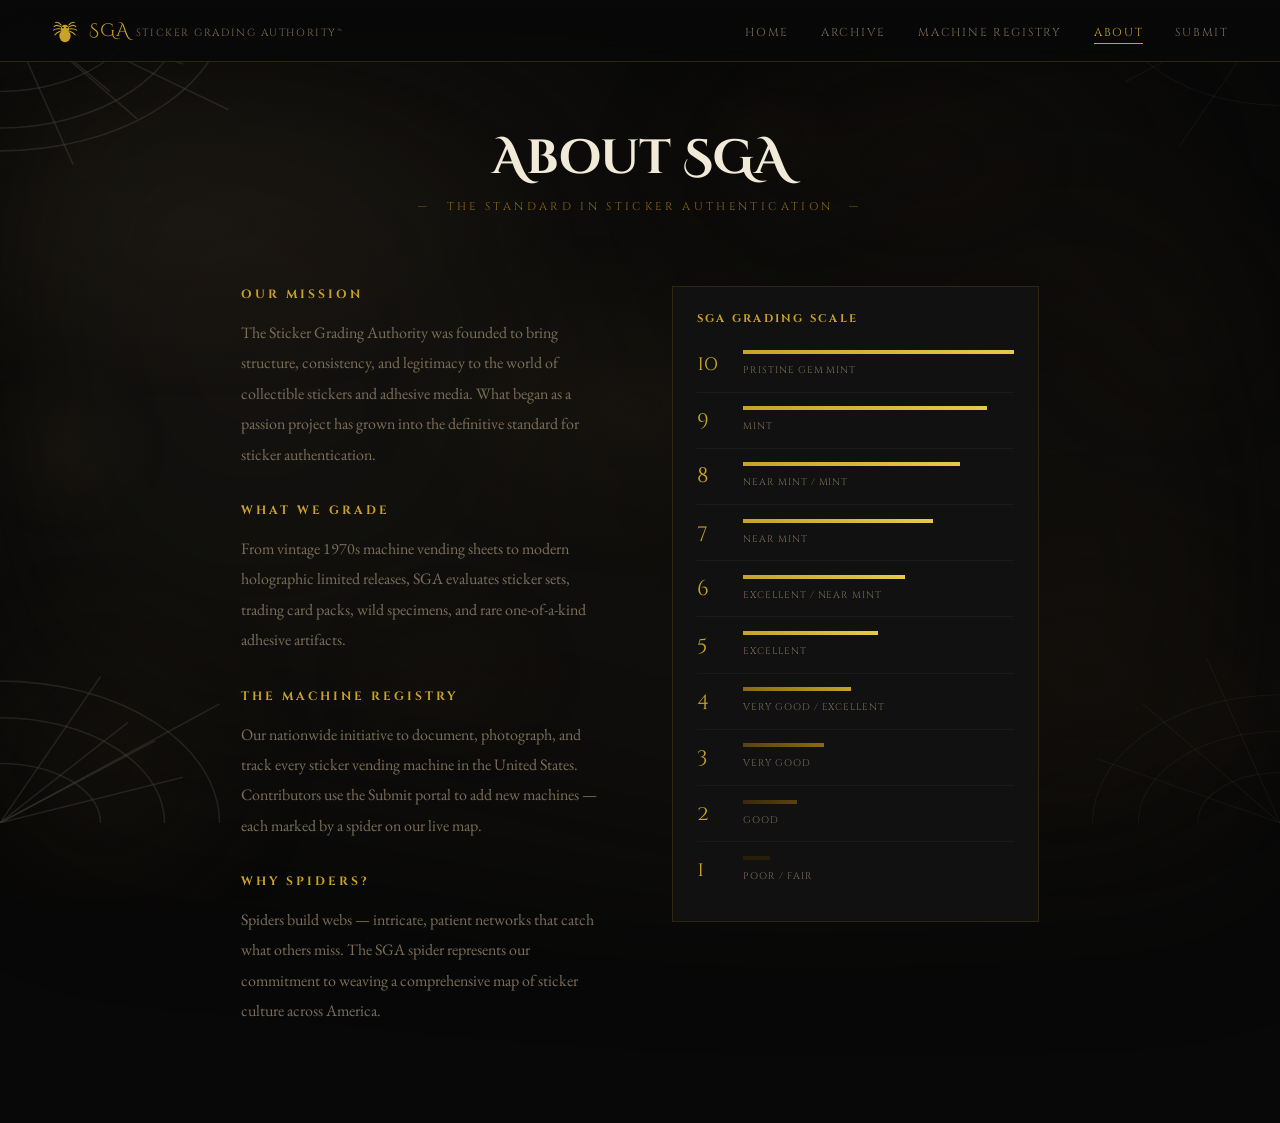
==== frontend/about.html @ d88c26de "pages developed" ====
<!DOCTYPE html>
<html lang="en">
<head>
<meta charset="UTF-8">
<meta name="viewport" content="width=device-width, initial-scale=1.0">
<title>About — SGA</title>
<link href="https://fonts.googleapis.com/css2?family=Cinzel:wght@400;600;700;900&family=Cinzel+Decorative:wght@400;700&family=EB+Garamond:ital,wght@0,400;0,500;1,400&display=swap" rel="stylesheet">
<link rel="stylesheet" href="css/style.css">
</head>
<body>

<svg class="web-bg" viewBox="0 0 1400 900" preserveAspectRatio="xMidYMid slice">
  <g stroke="#C9A227" stroke-width="1.3" stroke-opacity="0.9" fill="none">
    <g class="web-corner-tl" transform="translate(0,0)"><line x1="0" y1="0" x2="200" y2="70"/><line x1="0" y1="0" x2="150" y2="130"/><line x1="0" y1="0" x2="80" y2="180"/><line x1="0" y1="0" x2="180" y2="50"/><line x1="0" y1="0" x2="120" y2="100"/><line x1="0" y1="0" x2="250" y2="120"/><ellipse cx="0" cy="0" rx="90" ry="55"/><ellipse cx="0" cy="0" rx="155" ry="100"/><ellipse cx="0" cy="0" rx="205" ry="140"/><ellipse cx="0" cy="0" rx="250" ry="165"/></g>
    <g class="web-corner-br" transform="translate(1400,900)"><line x1="0" y1="0" x2="-200" y2="-70"/><line x1="0" y1="0" x2="-150" y2="-130"/><line x1="0" y1="0" x2="-80" y2="-180"/><ellipse cx="0" cy="0" rx="90" ry="55"/><ellipse cx="0" cy="0" rx="155" ry="100"/><ellipse cx="0" cy="0" rx="205" ry="140"/></g>
    <g class="web-corner-tr" transform="translate(1400,0)"><line x1="0" y1="0" x2="-170" y2="90"/><line x1="0" y1="0" x2="-110" y2="160"/><ellipse cx="0" cy="0" rx="110" ry="65"/><ellipse cx="0" cy="0" rx="180" ry="115"/></g>
    <g class="web-corner-bl" transform="translate(0,900)"><line x1="0" y1="0" x2="170" y2="-90"/><line x1="0" y1="0" x2="110" y2="-160"/><line x1="0" y1="0" x2="200" y2="-50"/><line x1="0" y1="0" x2="140" y2="-110"/><line x1="0" y1="0" x2="240" y2="-130"/><ellipse cx="0" cy="0" rx="110" ry="65"/><ellipse cx="0" cy="0" rx="180" ry="115"/><ellipse cx="0" cy="0" rx="240" ry="155"/></g>
  </g>
</svg>

<nav>
  <div class="nav-brand" onclick="window.location.href='index.html'">
    <svg class="nav-logo" viewBox="0 0 40 40">
      <circle cx="20" cy="17" r="6" fill="#C9A227"/>
      <ellipse cx="20" cy="27" rx="8" ry="9" fill="#C9A227"/>
      <g stroke="#C9A227" stroke-width="1.5" fill="none">
        <path d="M14,14 Q8,10 4,14"/><path d="M14,17 Q7,16 3,19"/><path d="M14,20 Q8,22 5,26"/>
        <path d="M26,14 Q32,10 36,14"/><path d="M26,17 Q33,16 37,19"/><path d="M26,20 Q32,22 35,26"/>
        <path d="M15,12 Q10,6 6,8"/><path d="M25,12 Q30,6 34,8"/>
      </g>
      <circle cx="17" cy="15" r="1.2" fill="#000"/>
      <circle cx="23" cy="15" r="1.2" fill="#000"/>
    </svg>
    <div class="nav-brand-text">
      <span class="nav-sga">SGA</span>
      <span class="nav-full">Sticker Grading Authority&#8482;</span>
    </div>
  </div>
  <ul class="nav-links">
    <li><a href="index.html">Home</a></li>
    <li><a href="archive.html">Archive</a></li>
    <li><a href="machine-registry.html">Machine Registry</a></li>
    <li><a href="about.html" class="active">About</a></li>
    <li><a href="submit.html">Submit</a></li>
  </ul>
</nav>

<div class="page active">
  <div class="page-header">
    <h2 class="page-title">About SGA</h2>
    <div class="page-sub">The Standard in Sticker Authentication</div>
  </div>
  <div class="about-wrap">
    <div class="about-text">
      <h3>Our Mission</h3>
      <p>The Sticker Grading Authority was founded to bring structure, consistency, and legitimacy to the world of collectible stickers and adhesive media. What began as a passion project has grown into the definitive standard for sticker authentication.</p>
      <h3>What We Grade</h3>
      <p>From vintage 1970s machine vending sheets to modern holographic limited releases, SGA evaluates sticker sets, trading card packs, wild specimens, and rare one-of-a-kind adhesive artifacts.</p>
      <h3>The Machine Registry</h3>
      <p>Our nationwide initiative to document, photograph, and track every sticker vending machine in the United States. Contributors use the Submit portal to add new machines &#8212; each marked by a spider on our live map.</p>
      <h3>Why Spiders?</h3>
      <p>Spiders build webs &#8212; intricate, patient networks that catch what others miss. The SGA spider represents our commitment to weaving a comprehensive map of sticker culture across America.</p>
    </div>
    <div>
      <div class="grade-scale">
        <h3>SGA Grading Scale</h3>
        <div class="grade-row"><span class="grade-num">10</span><div class="grade-bar-wrap"><div class="grade-bar" style="width:100%"></div><span class="grade-name">Pristine Gem Mint</span></div></div>
        <div class="grade-row"><span class="grade-num">9</span><div class="grade-bar-wrap"><div class="grade-bar" style="width:90%"></div><span class="grade-name">Mint</span></div></div>
        <div class="grade-row"><span class="grade-num">8</span><div class="grade-bar-wrap"><div class="grade-bar" style="width:80%"></div><span class="grade-name">Near Mint / Mint</span></div></div>
        <div class="grade-row"><span class="grade-num">7</span><div class="grade-bar-wrap"><div class="grade-bar" style="width:70%"></div><span class="grade-name">Near Mint</span></div></div>
        <div class="grade-row"><span class="grade-num">6</span><div class="grade-bar-wrap"><div class="grade-bar" style="width:60%"></div><span class="grade-name">Excellent / Near Mint</span></div></div>
        <div class="grade-row"><span class="grade-num">5</span><div class="grade-bar-wrap"><div class="grade-bar" style="width:50%"></div><span class="grade-name">Excellent</span></div></div>
        <div class="grade-row"><span class="grade-num">4</span><div class="grade-bar-wrap"><div class="grade-bar" style="width:40%;background:linear-gradient(90deg,#8B6914,#C9A227)"></div><span class="grade-name">Very Good / Excellent</span></div></div>
        <div class="grade-row"><span class="grade-num">3</span><div class="grade-bar-wrap"><div class="grade-bar" style="width:30%;background:linear-gradient(90deg,#5a4210,#8B6914)"></div><span class="grade-name">Very Good</span></div></div>
        <div class="grade-row"><span class="grade-num">2</span><div class="grade-bar-wrap"><div class="grade-bar" style="width:20%;background:linear-gradient(90deg,#3a2a0a,#5a4210)"></div><span class="grade-name">Good</span></div></div>
        <div class="grade-row"><span class="grade-num">1</span><div class="grade-bar-wrap"><div class="grade-bar" style="width:10%;background:#2a1e06"></div><span class="grade-name">Poor / Fair</span></div></div>
      </div>
    </div>
  </div>
</div>

<script src="js/main.js"></script>
</body>
</html>
---- frontend/css/style.css ----
/* ============================================
   SGA — Sticker Grading Authority
   Organized & Responsive Stylesheet
   ============================================ */

/* --------------------------------------------
   1. Variables & Reset
   -------------------------------------------- */
:root {
  --gold: #C9A227;
  --gold-light: #E8C84A;
  --gold-dark: #8B6914;
  --bg: #080808;
  --bg2: #111111;
  --text: #D4C5A0;
  --text-dim: #7A6E58;
  --white: #F2EAD8;
  --nav-height: 62px;
  --container-padding: clamp(1rem, 4vw, 5rem);
  --safe-top: env(safe-area-inset-top, 0px);
  --safe-bottom: env(safe-area-inset-bottom, 0px);
  --safe-left: env(safe-area-inset-left, 0px);
  --safe-right: env(safe-area-inset-right, 0px);
}

* { margin: 0; padding: 0; box-sizing: border-box; }
html { scroll-behavior: smooth; overscroll-behavior: none; }
body {
  font-family: 'EB Garamond', serif;
  background: var(--bg);
  color: var(--text);
  min-height: 100vh;
  overflow-x: hidden;
  overscroll-behavior-y: none;
  position: relative;
}
body::before {
  content: '';
  position: fixed;
  inset: 0;
  pointer-events: none;
  z-index: 0;
  background:
    radial-gradient(ellipse 55% 35% at 15% 25%, rgba(28,24,18,0.62) 0%, transparent 55%),
    radial-gradient(ellipse 45% 50% at 85% 75%, rgba(18,14,10,0.55) 0%, transparent 50%),
    radial-gradient(ellipse 40% 35% at 50% 45%, rgba(32,28,20,0.42) 0%, transparent 55%),
    radial-gradient(ellipse 50% 45% at 72% 18%, rgba(22,18,14,0.48) 0%, transparent 52%),
    radial-gradient(ellipse 35% 50% at 8% 85%, rgba(26,22,16,0.45) 0%, transparent 48%),
    radial-gradient(ellipse 30% 40% at 92% 35%, rgba(20,16,12,0.35) 0%, transparent 45%),
    radial-gradient(ellipse 25% 30% at 35% 75%, rgba(24,20,14,0.32) 0%, transparent 42%),
    radial-gradient(ellipse 20% 25% at 5% 50%, rgba(30,26,20,0.38) 0%, transparent 40%),
    radial-gradient(ellipse 18% 22% at 95% 80%, rgba(22,18,14,0.3) 0%, transparent 38%),
    radial-gradient(ellipse 15% 20% at 60% 15%, rgba(26,22,16,0.28) 0%, transparent 35%);
  opacity: 0.98;
}
body::after {
  content: '';
  position: fixed;
  inset: 0;
  pointer-events: none;
  z-index: 0;
  background:
    radial-gradient(circle at 25% 35%, rgba(48,42,32,0.28) 0%, transparent 48%),
    radial-gradient(circle at 75% 65%, rgba(38,32,24,0.24) 0%, transparent 42%),
    radial-gradient(circle at 50% 85%, rgba(42,36,28,0.2) 0%, transparent 38%),
    radial-gradient(circle at 15% 60%, rgba(40,35,26,0.18) 0%, transparent 40%),
    radial-gradient(circle at 88% 25%, rgba(34,30,22,0.15) 0%, transparent 35%),
    radial-gradient(circle at 10% 20%, rgba(44,38,28,0.2) 0%, transparent 42%),
    radial-gradient(circle at 90% 75%, rgba(36,30,22,0.18) 0%, transparent 38%);
  filter: blur(90px);
  opacity: 0.92;
}
[id] { scroll-margin-top: calc(var(--nav-height) + 1rem); }

/* --------------------------------------------
   2. Base Layout
   -------------------------------------------- */
.web-bg {
  position: fixed;
  inset: 0;
  pointer-events: none;
  z-index: 1;
  opacity: 0.22;
}
.web-bg .web-corner-tl,
.web-bg .web-corner-bl {
  stroke: rgba(232,228,212,0.52);
  stroke-width: 1.7;
}
.web-bg .web-corner-tr,
.web-bg .web-corner-br {
  stroke: rgba(232,228,212,0.28);
  stroke-width: 1.1;
}

.page {
  display: none;
  min-height: 100vh;
  min-height: 100dvh;
  padding-top: var(--nav-height);
  padding-bottom: env(safe-area-inset-bottom, 0px);
  position: relative;
  z-index: 1;
}
.page.active { display: block; }
#page-home { display: flex; flex-direction: column; }

.main-content { opacity: 0; transition: opacity 0.5s ease-in; }
.main-content.visible { opacity: 1; }

/* --------------------------------------------
   3. Preloader
   -------------------------------------------- */
.sga-loader {
  position: fixed;
  inset: 0;
  background: radial-gradient(ellipse 120% 100% at 50% 50%, #0f0f0f 0%, #050505 50%, #000 100%);
  display: flex;
  justify-content: center;
  align-items: center;
  z-index: 9999;
  overflow: hidden;
}
.loader-content {
  position: relative;
  width: 100%;
  height: 100%;
  display: flex;
  flex-direction: column;
  justify-content: center;
  align-items: center;
}
.loader-hub {
  position: absolute;
  top: 50%;
  left: 50%;
  transform: translate(-50%, -50%);
  width: clamp(120px, 40vw, 200px);
  height: clamp(120px, 40vw, 200px);
  z-index: 1;
}
.loader-svg {
  width: 100%;
  height: 100%;
  filter: drop-shadow(0 0 14px var(--gold)) drop-shadow(0 0 28px rgba(201,162,39,0.35));
}
.web-layer { opacity: 0; animation: webFadeIn 0.3s ease-out 0.2s forwards; }
.web-strand {
  stroke-dasharray: 100;
  stroke-dashoffset: 100;
  animation: webDraw 3.5s cubic-bezier(0.22,0.61,0.36,1) forwards;
}
.strand-1 { animation-delay: 0.08s; }
.strand-2 { animation-delay: 0.16s; }
.strand-3 { animation-delay: 0.24s; }
.strand-4 { animation-delay: 0.32s; }
.strand-5 { animation-delay: 0.4s; }
.strand-6 { animation-delay: 0.48s; }
.strand-7 { animation-delay: 0.56s; }
.strand-8 { animation-delay: 0.64s; }
.spider-layer {
  transform-origin: 100px 100px;
  animation: spiderPulse 3.5s cubic-bezier(0.34,1.56,0.64,1) forwards;
}
.spider-legs {
  transform-origin: 50px 50px;
  animation: spiderLegSway 2.5s ease-in-out infinite alternate;
}
.spider-body, .spider-head, .spider-legs path {
  animation: spiderGlow 3.5s ease-in-out forwards;
}
.loader-text {
  position: absolute;
  bottom: 20%;
  font-family: 'Cinzel', serif;
  font-size: clamp(0.55rem, 2.5vw, 0.72rem);
  letter-spacing: 0.4em;
  color: var(--gold);
  text-transform: uppercase;
  opacity: 0;
  animation: textReveal 3.5s ease-out 0.5s forwards;
  text-shadow: 0 0 20px rgba(201,162,39,0.3);
}
.loader-progress {
  position: absolute;
  bottom: 13%;
  width: clamp(100px, 35vw, 140px);
  height: 3px;
  background: rgba(201,162,39,0.12);
  overflow: hidden;
  border-radius: 2px;
}
.loader-progress-bar {
  height: 100%;
  width: 0;
  background: linear-gradient(90deg, var(--gold-dark), var(--gold), var(--gold-light));
  border-radius: 2px;
  animation: progressFill 3.5s cubic-bezier(0.22,0.61,0.36,1) forwards;
  box-shadow: 0 0 10px rgba(201,162,39,0.4);
}
.sga-loader.fade-out { animation: loaderFadeOut 0.5s ease-out forwards; }

/* --------------------------------------------
   4. Navigation
   -------------------------------------------- */
nav {
  position: fixed;
  top: 0;
  left: 0;
  right: 0;
  z-index: 100;
  display: flex;
  align-items: center;
  justify-content: space-between;
  padding: 0 var(--container-padding);
  height: var(--nav-height);
  background: linear-gradient(180deg, rgba(8,8,8,0.98), rgba(8,8,8,0.85));
  border-bottom: 1px solid rgba(201,162,39,0.2);
  backdrop-filter: blur(12px);
}
.nav-brand {
  display: flex;
  align-items: center;
  gap: 10px;
  cursor: pointer;
}
.nav-logo { width: 28px; height: 28px; }
.nav-brand-text { display: flex; align-items: baseline; gap: 6px; }
.nav-sga {
  font-family: 'Cinzel Decorative', serif;
  font-size: 1.1rem;
  color: var(--gold);
  letter-spacing: 0.05em;
}
.nav-full {
  font-family: 'Cinzel', serif;
  font-size: 0.65rem;
  color: var(--text-dim);
  letter-spacing: 0.15em;
  text-transform: uppercase;
}
.nav-links {
  display: flex;
  gap: clamp(1rem, 2.5vw, 2.5rem);
  list-style: none;
}
.nav-links a {
  font-family: 'Cinzel', serif;
  font-size: clamp(0.6rem, 1.5vw, 0.72rem);
  letter-spacing: 0.15em;
  text-transform: uppercase;
  color: var(--text-dim);
  text-decoration: none;
  cursor: pointer;
  position: relative;
  padding-bottom: 4px;
}
.nav-links a::after {
  content: '';
  position: absolute;
  bottom: 0;
  left: 0;
  width: 0;
  height: 1px;
  background: var(--gold);
  transition: width 0.3s;
}
.nav-links a:hover, .nav-links a.active { color: var(--gold); }
.nav-links a:hover::after, .nav-links a.active::after { width: 100%; }

/* --------------------------------------------
   5. Hero Section
   -------------------------------------------- */
.hero {
  display: grid;
  grid-template-columns: 1fr 1fr;
  align-items: center;
  min-height: calc(100vh - var(--nav-height));
  max-width: 1400px;
  margin: 0 auto;
  padding: clamp(2rem, 5vw, 4rem) var(--container-padding);
  gap: clamp(2rem, 4vw, 4rem);
}
.hero-eyebrow {
  font-family: 'Cinzel', serif;
  font-size: 0.65rem;
  letter-spacing: 0.35em;
  text-transform: uppercase;
  color: var(--gold);
  margin-bottom: 1.5rem;
  display: flex;
  align-items: center;
  gap: 1rem;
}
.hero-eyebrow::before, .hero-eyebrow::after {
  content: '';
  flex: 1;
  max-width: 40px;
  height: 1px;
}
.hero-eyebrow::before { background: linear-gradient(90deg, transparent, var(--gold)); }
.hero-eyebrow::after { background: linear-gradient(90deg, var(--gold), transparent); }
.hero-title {
  font-family: 'Cinzel Decorative', serif;
  font-size: clamp(1.8rem, 4vw, 3.6rem);
  font-weight: 700;
  color: var(--white);
  line-height: 1.15;
  margin-bottom: 0.6rem;
}
.hero-title span { color: var(--gold); }
.hero-sub {
  font-family: 'Cinzel', serif;
  font-size: 0.75rem;
  letter-spacing: 0.3em;
  color: var(--gold-dark);
  text-transform: uppercase;
  margin-bottom: 2rem;
  display: flex;
  align-items: center;
  gap: 0.8rem;
}
.hero-sub::before, .hero-sub::after { content: '—'; color: var(--gold-dark); }
.hero-desc {
  font-size: clamp(0.95rem, 2vw, 1.1rem);
  line-height: 1.85;
  color: var(--text-dim);
  max-width: 400px;
  margin-bottom: 3rem;
}
.hero-btns { display: flex; gap: 1rem; flex-wrap: wrap; }
.hero-visual {
  display: flex;
  justify-content: center;
  align-items: center;
  position: relative;
}
.glow-orb {
  position: absolute;
  width: min(400px, 80vw);
  height: min(400px, 80vw);
  background: radial-gradient(circle, rgba(201,162,39,0.08), transparent 70%);
  pointer-events: none;
}

/* --------------------------------------------
   6. Buttons
   -------------------------------------------- */
.btn-primary {
  font-family: 'Cinzel', serif;
  font-size: 0.72rem;
  letter-spacing: 0.15em;
  text-transform: uppercase;
  color: #000;
  background: linear-gradient(135deg, var(--gold-light), var(--gold), var(--gold-dark));
  border: none;
  padding: 0.85rem clamp(1rem, 3vw, 2rem);
  cursor: pointer;
  transition: all 0.3s;
}
.btn-primary:hover {
  transform: translateY(-2px);
  box-shadow: 0 8px 30px rgba(201,162,39,0.4);
}
.btn-secondary {
  font-family: 'Cinzel', serif;
  font-size: 0.72rem;
  letter-spacing: 0.15em;
  text-transform: uppercase;
  color: var(--gold);
  background: transparent;
  border: 1px solid rgba(201,162,39,0.4);
  padding: 0.85rem clamp(1rem, 3vw, 2rem);
  cursor: pointer;
  transition: all 0.3s;
}
.btn-secondary:hover {
  border-color: var(--gold);
  background: rgba(201,162,39,0.08);
}

/* --------------------------------------------
   7. Graded Card
   -------------------------------------------- */
.graded-card {
  width: min(280px, 90vw);
  background: linear-gradient(145deg, #2a2a2a, #1a1a1a);
  border: 2px solid rgba(201,162,39,0.3);
  box-shadow: 0 0 60px rgba(201,162,39,0.15), 0 30px 80px rgba(0,0,0,0.8);
  padding: 12px;
  animation: floatCard 5s ease-in-out infinite;
}
@keyframes floatCard {
  0%, 100% { transform: translateY(0) rotate(-1deg); }
  50% { transform: translateY(-15px) rotate(1deg); }
}
.card-header {
  display: flex;
  justify-content: space-between;
  align-items: center;
  padding: 6px 8px 8px;
  border-bottom: 1px solid rgba(201,162,39,0.2);
  margin-bottom: 8px;
}
.card-brand { font-family: 'Cinzel Decorative', serif; font-size: 0.55rem; color: var(--gold); letter-spacing: 0.15em; }
.card-grade { font-family: 'Cinzel Decorative', serif; font-size: 1.8rem; font-weight: 700; color: var(--gold); line-height: 1; text-shadow: 0 0 20px rgba(201,162,39,0.5); }
.card-img {
  background: linear-gradient(135deg, #2d1f0a, #1a1200, #2d1f0a);
  height: 200px;
  display: grid;
  grid-template-columns: 1fr 1fr;
  grid-template-rows: 1fr 1fr;
  gap: 3px;
  padding: 8px;
}
.sp { width: 100%; height: 100%; border-radius: 2px; display: flex; align-items: center; justify-content: center; font-size: 1.5rem; }
.s1 { background: linear-gradient(135deg, #FF6B35, #F7931E); }
.s2 { background: linear-gradient(135deg, #4ECDC4, #45B7D1); }
.s3 { background: linear-gradient(135deg, #96CEB4, #FFEAA7); }
.s4 { background: linear-gradient(135deg, #DDA0DD, #9B59B6); }
.card-foot { padding: 8px; text-align: center; }
.card-foot-txt { font-family: 'Cinzel', serif; font-size: 0.45rem; letter-spacing: 0.1em; color: var(--text-dim); text-transform: uppercase; }

/* --------------------------------------------
   8. Stats Bar
   -------------------------------------------- */
.stats-bar {
  background: var(--bg2);
  border-top: 1px solid rgba(201,162,39,0.15);
  border-bottom: 1px solid rgba(201,162,39,0.15);
  padding: 1.5rem var(--container-padding);
  display: flex;
  flex-wrap: wrap;
  gap: clamp(1.5rem, 4vw, 4rem);
  justify-content: center;
}
.stat-item { text-align: center; }
.stat-num {
  font-family: 'Cinzel', serif;
  font-size: clamp(1.4rem, 3vw, 1.8rem);
  color: var(--gold);
  display: block;
  margin-bottom: 2px;
}
.stat-lbl { font-size: 0.75rem; color: var(--text-dim); letter-spacing: 0.1em; text-transform: uppercase; }

/* --------------------------------------------
   9. Page Header & Filter Tabs
   -------------------------------------------- */
.page-header {
  text-align: center;
  padding: clamp(2rem, 5vw, 4rem) 2rem 2rem;
}
.page-title {
  font-family: 'Cinzel Decorative', serif;
  font-size: clamp(1.6rem, 4vw, 3rem);
  color: var(--white);
  margin-bottom: 0.5rem;
}
.page-sub {
  font-family: 'Cinzel', serif;
  font-size: 0.7rem;
  letter-spacing: 0.3em;
  color: var(--gold-dark);
  text-transform: uppercase;
  display: flex;
  align-items: center;
  justify-content: center;
  gap: 1rem;
  margin-bottom: 2.5rem;
  flex-wrap: wrap;
}
.page-sub::before, .page-sub::after { content: '—'; color: var(--gold-dark); }
.filter-tabs {
  display: flex;
  flex-wrap: wrap;
  justify-content: center;
  margin: 0 auto 3rem;
  border: 1px solid rgba(201,162,39,0.25);
  width: fit-content;
}
.filter-tab {
  font-family: 'Cinzel', serif;
  font-size: 0.65rem;
  letter-spacing: 0.15em;
  text-transform: uppercase;
  color: var(--text-dim);
  padding: 0.7rem clamp(0.8rem, 2vw, 1.8rem);
  cursor: pointer;
  border: none;
  background: transparent;
  transition: all 0.25s;
  border-right: 1px solid rgba(201,162,39,0.25);
}
.filter-tab:last-child { border-right: none; }
.filter-tab.active, .filter-tab:hover {
  background: rgba(201,162,39,0.12);
  color: var(--gold);
}

/* --------------------------------------------
   10. Archive
   -------------------------------------------- */
.archive-grid {
  display: grid;
  grid-template-columns: repeat(auto-fill, minmax(min(180px, 100%), 1fr));
  gap: 1.5rem;
  max-width: 1200px;
  margin: 0 auto;
  padding: 0 var(--container-padding) 5rem;
}
.archive-card {
  background: var(--bg2);
  border: 1px solid rgba(201,162,39,0.1);
  cursor: pointer;
  transition: all 0.35s cubic-bezier(0.23,1,0.32,1);
  overflow: hidden;
}
.archive-card:hover {
  border-color: rgba(201,162,39,0.4);
  transform: translateY(-6px);
  box-shadow: 0 20px 50px rgba(0,0,0,0.5), 0 0 30px rgba(201,162,39,0.1);
}
.archive-thumb {
  height: 160px;
  display: flex;
  align-items: center;
  justify-content: center;
  font-size: 2.5rem;
  position: relative;
  overflow: hidden;
}
.archive-thumb-bg { position: absolute; inset: 0; opacity: 0.7; transition: transform 0.4s; }
.archive-card:hover .archive-thumb-bg { transform: scale(1.1); }
.archive-lbl {
  padding: 0.9rem 1rem;
  font-family: 'Cinzel', serif;
  font-size: 0.65rem;
  letter-spacing: 0.1em;
  text-transform: uppercase;
  color: var(--text-dim);
  border-top: 1px solid rgba(201,162,39,0.1);
  text-align: center;
  transition: color 0.3s;
}
.archive-card:hover .archive-lbl { color: var(--gold); }

/* --------------------------------------------
   11. Registry / Machine Registry
   -------------------------------------------- */
.registry-layout {
  display: grid;
  grid-template-columns: 1fr 340px;
  max-width: 1400px;
  margin: 0 auto;
  padding: 0 var(--container-padding) 5rem;
  align-items: start;
  gap: 2rem;
}
.map-container {
  position: relative;
  background: var(--bg2);
  border: 1px solid rgba(201,162,39,0.15);
  padding: 2rem;
}
.map-title-bar {
  display: flex;
  align-items: center;
  justify-content: space-between;
  margin-bottom: 1.5rem;
  padding-bottom: 1rem;
  border-bottom: 1px solid rgba(201,162,39,0.15);
  flex-wrap: wrap;
  gap: 0.5rem;
}
.map-title-bar h3 { font-family: 'Cinzel', serif; font-size: 0.7rem; letter-spacing: 0.2em; color: var(--gold); text-transform: uppercase; }
.map-count { font-family: 'Cinzel', serif; font-size: 0.65rem; color: var(--text-dim); }
#usa-map { width: 100%; overflow: hidden; }
.map-zoom-controls {
  position: absolute;
  bottom: 1rem;
  right: 1rem;
  display: flex;
  flex-direction: column;
  gap: 0.25rem;
  z-index: 10;
}
.map-zoom-controls button {
  width: 36px;
  height: 36px;
  background: var(--bg2);
  border: 1px solid rgba(201,162,39,0.3);
  color: var(--gold);
  cursor: pointer;
  display: flex;
  align-items: center;
  justify-content: center;
  transition: background 0.2s, border-color 0.2s;
}
.map-zoom-controls button:hover {
  background: rgba(201,162,39,0.15);
  border-color: rgba(201,162,39,0.5);
}

/* Spider markers (map) */
.spider-marker {
  cursor: pointer;
  filter: drop-shadow(0 2px 8px rgba(201,162,39,0.35));
  transition: filter 0.3s, transform 0.3s cubic-bezier(0.34,1.56,0.64,1);
}
.spider-marker:hover {
  filter: drop-shadow(0 4px 18px rgba(201,162,39,0.95)) drop-shadow(0 0 32px rgba(201,162,39,0.6));
}
.spider-marker:hover .spider-marker-inner {
  transform: scale(1.15);
  transform-origin: 0 10px;
}
.spider-marker .spider-marker-inner {
  transition: transform 0.3s ease;
}
.spider-marker:hover .sleg { animation: none !important; }
.spider-marker:hover .spider-pulse-ring { animation: none; }
.spider-marker.active-marker {
  filter: drop-shadow(0 0 14px rgba(201,162,39,1)) drop-shadow(0 0 35px rgba(201,162,39,0.75));
}
.spider-abdomen { transform-origin: 0px 11px; }
.sleg { fill: none; stroke-linecap: round; stroke-linejoin: round; }
.ll1 { animation: ll1sw 2.8s ease-in-out infinite alternate; transform-origin: -5px -3px; }
.ll2 { animation: ll2sw 3.1s ease-in-out infinite alternate; transform-origin: -6px 1px; }
.ll3 { animation: ll3sw 2.5s ease-in-out infinite alternate; transform-origin: -6px 5px; }
.ll4 { animation: ll4sw 3.4s ease-in-out infinite alternate; transform-origin: -5px 9px; }
.lr1 { animation: lr1sw 2.8s ease-in-out infinite alternate; transform-origin: 5px -3px; }
.lr2 { animation: lr2sw 3.1s ease-in-out infinite alternate; transform-origin: 6px 1px; }
.lr3 { animation: lr3sw 2.5s ease-in-out infinite alternate; transform-origin: 6px 5px; }
.lr4 { animation: lr4sw 3.4s ease-in-out infinite alternate; transform-origin: 5px 9px; }
.spider-pulse-ring { animation: pulseRing 3s ease-out infinite; }

/* Tooltip */
.stt {
  position: absolute;
  background: rgba(8,8,8,0.96);
  border: 1px solid rgba(201,162,39,0.45);
  padding: 8px 14px;
  pointer-events: none;
  opacity: 0;
  transition: opacity 0.2s;
  z-index: 50;
  min-width: 180px;
  box-shadow: 0 4px 20px rgba(0,0,0,0.6);
}
.stt.vis { opacity: 1; }
.stt-id { font-family: 'Cinzel', serif; font-size: 0.65rem; color: var(--gold); letter-spacing: 0.1em; display: block; margin-bottom: 3px; }
.stt-loc { font-size: 0.82rem; color: var(--text-dim); }

/* Registry panel */
.registry-panel {
  background: var(--bg2);
  border: 1px solid rgba(201,162,39,0.15);
  border-left: none;
  padding: 2rem;
  min-height: 500px;
}
.panel-prompt {
  display: flex;
  flex-direction: column;
  align-items: center;
  justify-content: center;
  height: 400px;
  text-align: center;
  gap: 1rem;
  color: var(--text-dim);
}
.panel-prompt p { font-size: 0.9rem; }
.panel-hint { font-family: 'Cinzel', serif; font-size: 0.6rem; letter-spacing: 0.2em; text-transform: uppercase; color: var(--gold-dark); }
.machine-info { display: none; }
.machine-info.vis { display: block; }
.info-header {
  display: flex;
  align-items: center;
  gap: 10px;
  margin-bottom: 1.5rem;
  padding-bottom: 1rem;
  border-bottom: 1px solid rgba(201,162,39,0.2);
}
.info-id { font-family: 'Cinzel', serif; font-size: 0.85rem; color: var(--gold); letter-spacing: 0.1em; }
.info-badge {
  font-family: 'Cinzel', serif;
  font-size: 0.55rem;
  letter-spacing: 0.15em;
  background: rgba(201,162,39,0.15);
  color: var(--gold);
  border: 1px solid rgba(201,162,39,0.3);
  padding: 2px 8px;
  text-transform: uppercase;
}
.info-row { display: flex; gap: 0.5rem; margin-bottom: 0.9rem; align-items: baseline; flex-wrap: wrap; }
.info-lbl { font-family: 'Cinzel', serif; font-size: 0.6rem; letter-spacing: 0.15em; text-transform: uppercase; color: var(--text-dim); width: 120px; flex-shrink: 0; }
.info-val { font-size: 0.95rem; color: var(--white); }
.sdot {
  display: inline-block;
  width: 6px;
  height: 6px;
  border-radius: 50%;
  margin-right: 6px;
  vertical-align: middle;
  background: #4ade80;
  box-shadow: 0 0 8px #4ade80;
}
.sdot.pend { background: #fbbf24; box-shadow: 0 0 8px #fbbf24; }
.sdot.inact { background: #94a3b8; box-shadow: none; }

/* Registry list */
.registry-list {
  max-width: 1200px;
  padding: 0 var(--container-padding) 4rem;
  margin: 2rem auto 0;
  overflow-x: auto;
  -webkit-overflow-scrolling: touch;
}
.rlist-title {
  font-family: 'Cinzel', serif;
  font-size: 0.7rem;
  letter-spacing: 0.25em;
  text-transform: uppercase;
  color: var(--gold);
  margin-bottom: 1rem;
  padding-bottom: 0.5rem;
  border-bottom: 1px solid rgba(201,162,39,0.2);
}
.list-head, .mrow {
  display: grid;
  grid-template-columns: 1.5fr 1fr 1fr 1fr 90px;
  gap: 1rem;
  padding: 0.5rem 1rem;
  align-items: center;
  min-width: 480px;
}
.list-head { border-bottom: 1px solid rgba(201,162,39,0.12); margin-bottom: 0.3rem; }
.list-head span { font-family: 'Cinzel', serif; font-size: 0.58rem; letter-spacing: 0.15em; text-transform: uppercase; color: var(--text-dim); }
.mrow { cursor: pointer; border-bottom: 1px solid rgba(255,255,255,0.04); transition: background 0.2s; }
.mrow:hover { background: rgba(201,162,39,0.04); }
.mrow-id { font-family: 'Cinzel', serif; font-size: 0.7rem; color: var(--gold); letter-spacing: 0.08em; }
.mrow-txt { font-size: 0.85rem; color: var(--text-dim); }
.mbadge { font-family: 'Cinzel', serif; font-size: 0.55rem; letter-spacing: 0.1em; text-transform: uppercase; padding: 3px 8px; width: fit-content; }
.bdoc { background: rgba(74,222,128,0.12); color: #4ade80; border: 1px solid rgba(74,222,128,0.3); }
.bpend { background: rgba(251,191,36,0.12); color: #fbbf24; border: 1px solid rgba(251,191,36,0.3); }
.binact { background: rgba(148,163,184,0.12); color: #94a3b8; border: 1px solid rgba(148,163,184,0.2); }

/* --------------------------------------------
   12. Submit Form
   -------------------------------------------- */
.submit-container {
  max-width: 640px;
  margin: 0 auto;
  padding: 0 var(--container-padding) 5rem;
  padding-bottom: calc(5rem + env(safe-area-inset-bottom, 0px));
}
.form-group { margin-bottom: 1.5rem; }
.form-lbl {
  display: block;
  font-family: 'Cinzel', serif;
  font-size: 0.65rem;
  letter-spacing: 0.15em;
  text-transform: uppercase;
  color: var(--text-dim);
  margin-bottom: 0.5rem;
}
.form-input, .form-select, .form-textarea {
  width: 100%;
  background: var(--bg2);
  border: 1px solid rgba(201,162,39,0.2);
  color: var(--white);
  padding: 0.85rem 1rem;
  font-family: 'EB Garamond', serif;
  font-size: 1rem;
  outline: none;
  transition: border-color 0.3s, box-shadow 0.3s;
}
.form-input:focus, .form-select:focus, .form-textarea:focus {
  border-color: var(--gold);
  box-shadow: 0 0 0 3px rgba(201,162,39,0.08);
}
.form-textarea { resize: vertical; min-height: 100px; }
.form-select option { background: var(--bg2); }
.form-row { display: grid; grid-template-columns: 1fr 1fr; gap: 1rem; }
.upload-area {
  border: 1px dashed rgba(201,162,39,0.3);
  padding: 2rem;
  text-align: center;
  cursor: pointer;
  transition: all 0.3s;
  background: rgba(201,162,39,0.02);
}
.upload-area:hover {
  border-color: rgba(201,162,39,0.6);
  background: rgba(201,162,39,0.05);
}
.upload-icon { font-size: 2rem; margin-bottom: 0.5rem; opacity: 0.4; }
.upload-txt { font-family: 'Cinzel', serif; font-size: 0.65rem; letter-spacing: 0.15em; text-transform: uppercase; color: var(--text-dim); }
.submit-btn {
  width: 100%;
  font-family: 'Cinzel', serif;
  font-size: 0.8rem;
  letter-spacing: 0.25em;
  text-transform: uppercase;
  color: #000;
  background: linear-gradient(135deg, var(--gold-light), var(--gold), var(--gold-dark));
  border: none;
  padding: 1.1rem;
  cursor: pointer;
  transition: all 0.3s;
  margin-top: 1rem;
}
.submit-btn:hover {
  transform: translateY(-2px);
  box-shadow: 0 10px 40px rgba(201,162,39,0.35);
}

/* --------------------------------------------
   13. About
   -------------------------------------------- */
.about-wrap {
  max-width: 900px;
  margin: 0 auto;
  padding: 0 var(--container-padding) 5rem;
  display: grid;
  grid-template-columns: 1fr 1fr;
  gap: 4rem;
}
.about-text h3 {
  font-family: 'Cinzel', serif;
  font-size: 0.75rem;
  letter-spacing: 0.25em;
  text-transform: uppercase;
  color: var(--gold);
  margin-bottom: 1rem;
  margin-top: 2rem;
}
.about-text h3:first-child { margin-top: 0; }
.about-text p { font-size: 1rem; line-height: 1.9; color: var(--text-dim); margin-bottom: 1rem; }
.grade-scale { background: var(--bg2); border: 1px solid rgba(201,162,39,0.15); padding: 1.5rem; }
.grade-scale h3 {
  font-family: 'Cinzel', serif;
  font-size: 0.7rem;
  letter-spacing: 0.2em;
  text-transform: uppercase;
  color: var(--gold);
  margin-bottom: 1.5rem;
}
.grade-row {
  display: flex;
  align-items: center;
  gap: 1rem;
  margin-bottom: 0.85rem;
  padding-bottom: 0.85rem;
  border-bottom: 1px solid rgba(255,255,255,0.04);
}
.grade-row:last-child { border-bottom: none; margin-bottom: 0; }
.grade-num { font-family: 'Cinzel Decorative', serif; font-size: 1.3rem; color: var(--gold); width: 30px; }
.grade-bar-wrap { flex: 1; }
.grade-bar { height: 4px; background: linear-gradient(90deg, var(--gold), var(--gold-light)); margin-bottom: 3px; }
.grade-name { font-family: 'Cinzel', serif; font-size: 0.6rem; letter-spacing: 0.1em; text-transform: uppercase; color: var(--text-dim); }

/* --------------------------------------------
   14. Utilities
   -------------------------------------------- */
::-webkit-scrollbar { width: 6px; }
::-webkit-scrollbar-track { background: var(--bg); }
::-webkit-scrollbar-thumb { background: var(--gold-dark); }

/* --------------------------------------------
   15. Keyframes
   -------------------------------------------- */
@keyframes spiderPulse {
  0% { transform: scale(0); opacity: 0; }
  20% { transform: scale(1.2); opacity: 1; }
  35% { transform: scale(1) rotate(180deg); opacity: 1; }
  65% { transform: scale(1) rotate(360deg); opacity: 1; }
  100% { transform: scale(1) rotate(360deg); opacity: 1; }
}
@keyframes spiderGlow {
  0% { filter: drop-shadow(0 0 0 var(--gold)); }
  20% { filter: drop-shadow(0 0 18px var(--gold)) drop-shadow(0 0 36px rgba(201,162,39,0.5)); }
  100% { filter: drop-shadow(0 0 12px var(--gold)); }
}
@keyframes webFadeIn { 0% { opacity: 0; } 100% { opacity: 1; } }
@keyframes webDraw {
  0% { stroke-dashoffset: 100; opacity: 1; }
  18% { stroke-dashoffset: 0; opacity: 1; }
  55% { stroke-dashoffset: 0; opacity: 0.9; }
  88% { stroke-dashoffset: 85; opacity: 0.5; }
  100% { stroke-dashoffset: 95; opacity: 0; }
}
@keyframes textReveal {
  0% { opacity: 0; transform: translateY(16px); }
  25% { opacity: 0; transform: translateY(16px); }
  45% { opacity: 1; transform: translateY(0); }
  100% { opacity: 1; transform: translateY(0); }
}
@keyframes progressFill { 0% { width: 0; } 100% { width: 100%; } }
@keyframes pulseRing { 0% { r: 5; opacity: 0.5; } 100% { r: 15; opacity: 0; } }
@keyframes spiderLegSway { 0% { transform: rotate(-2deg); } 100% { transform: rotate(2deg); } }
@keyframes loaderFadeOut { 0% { opacity: 1; visibility: visible; } 100% { opacity: 0; visibility: hidden; } }
@keyframes abdBreath { 0%, 100% { transform: scale(1); } 50% { transform: scale(1.09); } }
@keyframes ll1sw { 0% { transform: rotate(-5deg); } 100% { transform: rotate(5deg); } }
@keyframes ll2sw { 0% { transform: rotate(-4deg); } 100% { transform: rotate(6deg); } }
@keyframes ll3sw { 0% { transform: rotate(-6deg); } 100% { transform: rotate(4deg); } }
@keyframes ll4sw { 0% { transform: rotate(-4deg); } 100% { transform: rotate(5deg); } }
@keyframes lr1sw { 0% { transform: rotate(5deg); } 100% { transform: rotate(-5deg); } }
@keyframes lr2sw { 0% { transform: rotate(4deg); } 100% { transform: rotate(-6deg); } }
@keyframes lr3sw { 0% { transform: rotate(6deg); } 100% { transform: rotate(-4deg); } }
@keyframes lr4sw { 0% { transform: rotate(4deg); } 100% { transform: rotate(-5deg); } }

/* ============================================
   16. Responsive — Tablet (≤1024px)
   ============================================ */
@media (max-width: 1024px) {
  .registry-list { min-width: 0; }
  .list-head, .mrow { min-width: 0; }
  .hero {
    grid-template-columns: 1fr;
    text-align: center;
  }
  .hero-desc { margin-left: auto; margin-right: auto; }
  .hero-btns { justify-content: center; }
  .hero-eyebrow::before, .hero-eyebrow::after { max-width: 30px; }
  .registry-layout { grid-template-columns: 1fr; }
  .registry-panel { border-left: 1px solid rgba(201,162,39,0.15); border-top: none; }
  .about-wrap { grid-template-columns: 1fr; gap: 3rem; }
  .list-head, .mrow {
    grid-template-columns: 1.2fr 1fr 1fr 80px;
  }
  .list-head span:nth-child(5), .mrow > *:nth-child(5) { display: none; }
}

/* ============================================
   17. Responsive — Mobile (≤768px)
   ============================================ */
@media (max-width: 768px) {
  nav { padding: 0 1rem; }
  .nav-full { display: none; }
  .nav-links { gap: 0.8rem; }
  .nav-links a { font-size: 0.6rem; }
  .hero { padding: 2rem 1rem; gap: 2rem; }
  .hero-title { font-size: clamp(1.4rem, 5vw, 1.6rem); }
  .hero-eyebrow { font-size: 0.55rem; letter-spacing: 0.25em; }
  .hero-eyebrow::before, .hero-eyebrow::after { display: none; }
  .stats-bar {
    display: grid;
    grid-template-columns: repeat(2, 1fr);
    gap: 1.5rem;
    padding: 1.5rem 1rem;
  }
  .filter-tabs { flex-direction: column; }
  .filter-tab { border-right: none; border-bottom: 1px solid rgba(201,162,39,0.25); }
  .filter-tab:last-child { border-bottom: none; }
  .archive-grid {
    grid-template-columns: repeat(2, 1fr);
    gap: 1rem;
    padding: 0 1rem calc(3rem + env(safe-area-inset-bottom, 0px));
  }
  .archive-thumb { height: 120px; font-size: 2rem; }
  .registry-layout { padding: 0 1rem 3rem; }
  .map-container { padding: 1rem; }
  .registry-panel { padding: 1.5rem; min-height: 350px; }
  .panel-prompt { height: 300px; }
  .registry-list { padding: 0 1rem calc(3rem + env(safe-area-inset-bottom, 0px)); }
  .list-head, .mrow {
    grid-template-columns: 1fr 1fr 70px;
    gap: 0.5rem;
    padding: 0.5rem;
  }
  .list-head span:nth-child(3), .mrow > *:nth-child(3),
  .list-head span:nth-child(4), .mrow > *:nth-child(4) { display: none; }
  .submit-container { padding: 0 1rem calc(5rem + env(safe-area-inset-bottom, 0px)); padding-left: max(1rem, env(safe-area-inset-left)); padding-right: max(1rem, env(safe-area-inset-right)); }
  .form-row { grid-template-columns: 1fr; }
  .about-wrap { padding: 0 max(1rem, env(safe-area-inset-left)) max(1rem, env(safe-area-inset-right)) calc(4rem + env(safe-area-inset-bottom, 0px)); gap: 2rem; }
  .form-input, .form-select, .form-textarea { min-height: 44px; }
  .filter-tab { min-height: 44px; display: inline-flex; align-items: center; justify-content: center; }
  .upload-area { min-height: 120px; padding: 1.5rem; }
}

/* ============================================
   18. Responsive — Small Mobile (≤480px)
   ============================================ */
@media (max-width: 480px) {
  nav { flex-direction: column; align-items: center; gap: 0.75rem; padding: 0.75rem 1rem; padding-left: max(1rem, env(safe-area-inset-left)); padding-right: max(1rem, env(safe-area-inset-right)); height: auto; min-height: 62px; }
  .nav-links { justify-content: center; flex-wrap: wrap; }
  .nav-links a { font-size: 0.55rem; letter-spacing: 0.1em; min-height: 44px; display: inline-flex; align-items: center; }
  .hero-title { font-size: clamp(1.2rem, 5vw, 1.4rem); }
  .hero-desc { font-size: 0.9rem; }
  .hero-btns { flex-direction: column; }
  .btn-primary, .btn-secondary { width: 100%; min-height: 44px; }
  .graded-card { width: 100%; max-width: 280px; }
  .card-img { height: 160px; }
  .stats-bar { display: grid; grid-template-columns: 1fr; }
  .archive-grid { grid-template-columns: 1fr; }
  .page-header { padding: 1.5rem 1rem calc(1rem + env(safe-area-inset-bottom, 0px)); }
  .page-title { font-size: 1.4rem; }
  .page-sub { font-size: 0.6rem; letter-spacing: 0.2em; }
}

/* ============================================
   19. Responsive — Very Small Mobile (≤360px)
   ============================================ */
@media (max-width: 360px) {
  :root { --container-padding: 0.75rem; }
  nav { padding: 0.5rem 0.75rem; }
  .nav-sga { font-size: 0.95rem; }
  .nav-links { gap: 0.5rem; }
  .nav-links a { font-size: 0.5rem; }
  .hero { padding: 1.5rem 0.75rem; gap: 1.5rem; }
  .hero-title { font-size: clamp(1.1rem, 6vw, 1.25rem); }
  .hero-desc { font-size: 0.85rem; }
  .hero-sub { font-size: 0.65rem; }
  .stat-num { font-size: 1.2rem; }
  .archive-thumb { height: 100px; font-size: 1.5rem; }
  .archive-lbl { font-size: 0.58rem; padding: 0.7rem; }
  .page-title { font-size: 1.2rem; }
  .filter-tab { padding: 0.6rem 1rem; font-size: 0.58rem; }
}

/* ============================================
   20. Responsive — Large Tablet (600–768px)
   ============================================ */
@media (min-width: 600px) and (max-width: 768px) {
  .archive-grid { grid-template-columns: repeat(2, 1fr); }
  .stats-bar { grid-template-columns: repeat(2, 1fr); }
}

/* ============================================
   20b. Responsive — Medium Tablet (768–900px)
   ============================================ */
@media (min-width: 768px) and (max-width: 900px) {
  .archive-grid { grid-template-columns: repeat(2, 1fr); gap: 1.25rem; }
  .list-head, .mrow { min-width: 420px; grid-template-columns: 1.2fr 1fr 1fr 80px; }
  .list-head span:nth-child(5), .mrow > *:nth-child(5) { display: none; }
}

/* ============================================
   21. Landscape — Short Viewport
   ============================================ */
@media (max-height: 500px) and (orientation: landscape) {
  .hero { min-height: auto; padding: 2rem var(--container-padding); }
  .page-header { padding: 2rem 2rem 1rem; }
  .registry-panel { min-height: 280px; }
  .panel-prompt { height: 220px; }
}

/* ============================================
   22. Safe Area — Notched Devices
   ============================================ */
@supports (padding: env(safe-area-inset-top)) {
  body { padding-left: env(safe-area-inset-left); padding-right: env(safe-area-inset-right); }
  nav { padding-left: max(var(--container-padding), env(safe-area-inset-left)); padding-right: max(var(--container-padding), env(safe-area-inset-right)); }
  .sga-loader { padding: env(safe-area-inset-top) env(safe-area-inset-right) env(safe-area-inset-bottom) env(safe-area-inset-left); }
}

/* ============================================
   23. Reduced Motion
   ============================================ */
@media (prefers-reduced-motion: reduce) {
  *, *::before, *::after { animation-duration: 0.15s !important; animation-iteration-count: 1 !important; transition-duration: 0.15s !important; }
  .graded-card { animation: none; }
  .loader-hub .spider-layer, .loader-hub .web-strand { animation: none; }
}
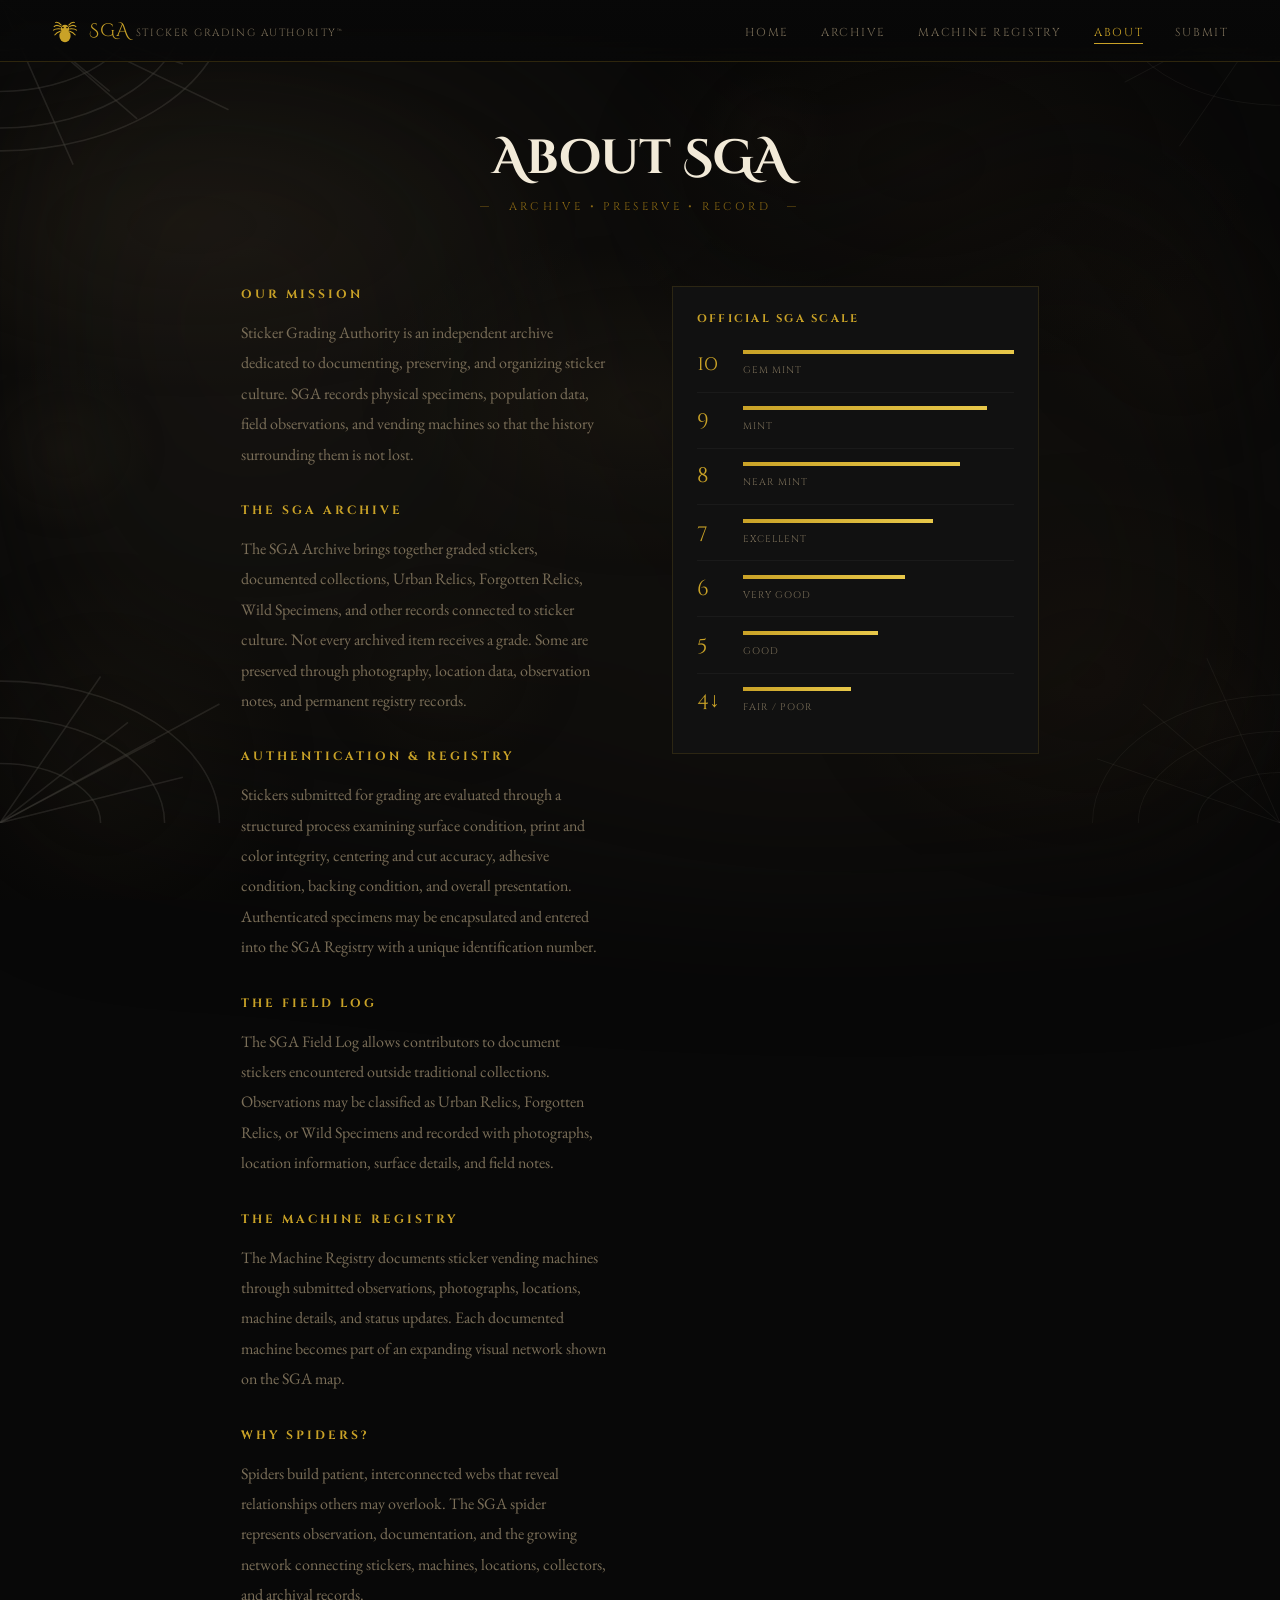
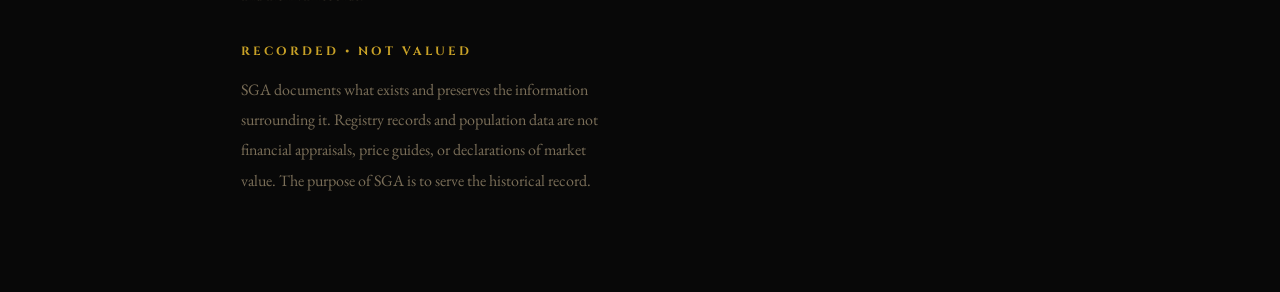
==== commit 934230e4: "Update homepage and About content" ====
--- a/frontend/about.html
+++ b/frontend/about.html
@@ -46,35 +46,131 @@
 </nav>
 
 <div class="page active">
-  <div class="page-header">
-    <h2 class="page-title">About SGA</h2>
-    <div class="page-sub">The Standard in Sticker Authentication</div>
+<div class="page-header">
+  <h2 class="page-title">About SGA</h2>
+  <div class="page-sub">Archive • Preserve • Record</div>
+</div>
+
+<div class="about-wrap">
+  <div class="about-text">
+
+    <h3>Our Mission</h3>
+    <p>
+      Sticker Grading Authority is an independent archive dedicated to
+      documenting, preserving, and organizing sticker culture. SGA records
+      physical specimens, population data, field observations, and vending
+      machines so that the history surrounding them is not lost.
+    </p>
+
+    <h3>The SGA Archive</h3>
+    <p>
+      The SGA Archive brings together graded stickers, documented collections,
+      Urban Relics, Forgotten Relics, Wild Specimens, and other records connected
+      to sticker culture. Not every archived item receives a grade. Some are
+      preserved through photography, location data, observation notes, and
+      permanent registry records.
+    </p>
+
+    <h3>Authentication &amp; Registry</h3>
+    <p>
+      Stickers submitted for grading are evaluated through a structured process
+      examining surface condition, print and color integrity, centering and cut
+      accuracy, adhesive condition, backing condition, and overall presentation.
+      Authenticated specimens may be encapsulated and entered into the SGA
+      Registry with a unique identification number.
+    </p>
+
+    <h3>The Field Log</h3>
+    <p>
+      The SGA Field Log allows contributors to document stickers encountered
+      outside traditional collections. Observations may be classified as Urban
+      Relics, Forgotten Relics, or Wild Specimens and recorded with photographs,
+      location information, surface details, and field notes.
+    </p>
+
+    <h3>The Machine Registry</h3>
+    <p>
+      The Machine Registry documents sticker vending machines through submitted
+      observations, photographs, locations, machine details, and status updates.
+      Each documented machine becomes part of an expanding visual network shown
+      on the SGA map.
+    </p>
+
+    <h3>Why Spiders?</h3>
+    <p>
+      Spiders build patient, interconnected webs that reveal relationships others
+      may overlook. The SGA spider represents observation, documentation, and the
+      growing network connecting stickers, machines, locations, collectors, and
+      archival records.
+    </p>
+
+    <h3>Recorded • Not Valued</h3>
+    <p>
+      SGA documents what exists and preserves the information surrounding it.
+      Registry records and population data are not financial appraisals, price
+      guides, or declarations of market value. The purpose of SGA is to serve the
+      historical record.
+    </p>
+
   </div>
-  <div class="about-wrap">
-    <div class="about-text">
-      <h3>Our Mission</h3>
-      <p>The Sticker Grading Authority was founded to bring structure, consistency, and legitimacy to the world of collectible stickers and adhesive media. What began as a passion project has grown into the definitive standard for sticker authentication.</p>
-      <h3>What We Grade</h3>
-      <p>From vintage 1970s machine vending sheets to modern holographic limited releases, SGA evaluates sticker sets, trading card packs, wild specimens, and rare one-of-a-kind adhesive artifacts.</p>
-      <h3>The Machine Registry</h3>
-      <p>Our nationwide initiative to document, photograph, and track every sticker vending machine in the United States. Contributors use the Submit portal to add new machines &#8212; each marked by a spider on our live map.</p>
-      <h3>Why Spiders?</h3>
-      <p>Spiders build webs &#8212; intricate, patient networks that catch what others miss. The SGA spider represents our commitment to weaving a comprehensive map of sticker culture across America.</p>
-    </div>
     <div>
       <div class="grade-scale">
-        <h3>SGA Grading Scale</h3>
-        <div class="grade-row"><span class="grade-num">10</span><div class="grade-bar-wrap"><div class="grade-bar" style="width:100%"></div><span class="grade-name">Pristine Gem Mint</span></div></div>
-        <div class="grade-row"><span class="grade-num">9</span><div class="grade-bar-wrap"><div class="grade-bar" style="width:90%"></div><span class="grade-name">Mint</span></div></div>
-        <div class="grade-row"><span class="grade-num">8</span><div class="grade-bar-wrap"><div class="grade-bar" style="width:80%"></div><span class="grade-name">Near Mint / Mint</span></div></div>
-        <div class="grade-row"><span class="grade-num">7</span><div class="grade-bar-wrap"><div class="grade-bar" style="width:70%"></div><span class="grade-name">Near Mint</span></div></div>
-        <div class="grade-row"><span class="grade-num">6</span><div class="grade-bar-wrap"><div class="grade-bar" style="width:60%"></div><span class="grade-name">Excellent / Near Mint</span></div></div>
-        <div class="grade-row"><span class="grade-num">5</span><div class="grade-bar-wrap"><div class="grade-bar" style="width:50%"></div><span class="grade-name">Excellent</span></div></div>
-        <div class="grade-row"><span class="grade-num">4</span><div class="grade-bar-wrap"><div class="grade-bar" style="width:40%;background:linear-gradient(90deg,#8B6914,#C9A227)"></div><span class="grade-name">Very Good / Excellent</span></div></div>
-        <div class="grade-row"><span class="grade-num">3</span><div class="grade-bar-wrap"><div class="grade-bar" style="width:30%;background:linear-gradient(90deg,#5a4210,#8B6914)"></div><span class="grade-name">Very Good</span></div></div>
-        <div class="grade-row"><span class="grade-num">2</span><div class="grade-bar-wrap"><div class="grade-bar" style="width:20%;background:linear-gradient(90deg,#3a2a0a,#5a4210)"></div><span class="grade-name">Good</span></div></div>
-        <div class="grade-row"><span class="grade-num">1</span><div class="grade-bar-wrap"><div class="grade-bar" style="width:10%;background:#2a1e06"></div><span class="grade-name">Poor / Fair</span></div></div>
-      </div>
+        <h3>Official SGA Scale</h3>
+        <div class="grade-row">
+  <span class="grade-num">10</span>
+  <div class="grade-bar-wrap">
+    <div class="grade-bar" style="width:100%"></div>
+    <span class="grade-name">Gem Mint</span>
+  </div>
+</div>
+
+<div class="grade-row">
+  <span class="grade-num">9</span>
+  <div class="grade-bar-wrap">
+    <div class="grade-bar" style="width:90%"></div>
+    <span class="grade-name">Mint</span>
+  </div>
+</div>
+
+<div class="grade-row">
+  <span class="grade-num">8</span>
+  <div class="grade-bar-wrap">
+    <div class="grade-bar" style="width:80%"></div>
+    <span class="grade-name">Near Mint</span>
+  </div>
+</div>
+
+<div class="grade-row">
+  <span class="grade-num">7</span>
+  <div class="grade-bar-wrap">
+    <div class="grade-bar" style="width:70%"></div>
+    <span class="grade-name">Excellent</span>
+  </div>
+</div>
+
+<div class="grade-row">
+  <span class="grade-num">6</span>
+  <div class="grade-bar-wrap">
+    <div class="grade-bar" style="width:60%"></div>
+    <span class="grade-name">Very Good</span>
+  </div>
+</div>
+
+<div class="grade-row">
+  <span class="grade-num">5</span>
+  <div class="grade-bar-wrap">
+    <div class="grade-bar" style="width:50%"></div>
+    <span class="grade-name">Good</span>
+  </div>
+</div>
+
+<div class="grade-row">
+  <span class="grade-num">4↓</span>
+  <div class="grade-bar-wrap">
+    <div class="grade-bar" style="width:40%"></div>
+    <span class="grade-name">Fair / Poor</span>
+  </div>
+</div>
     </div>
   </div>
 </div>
